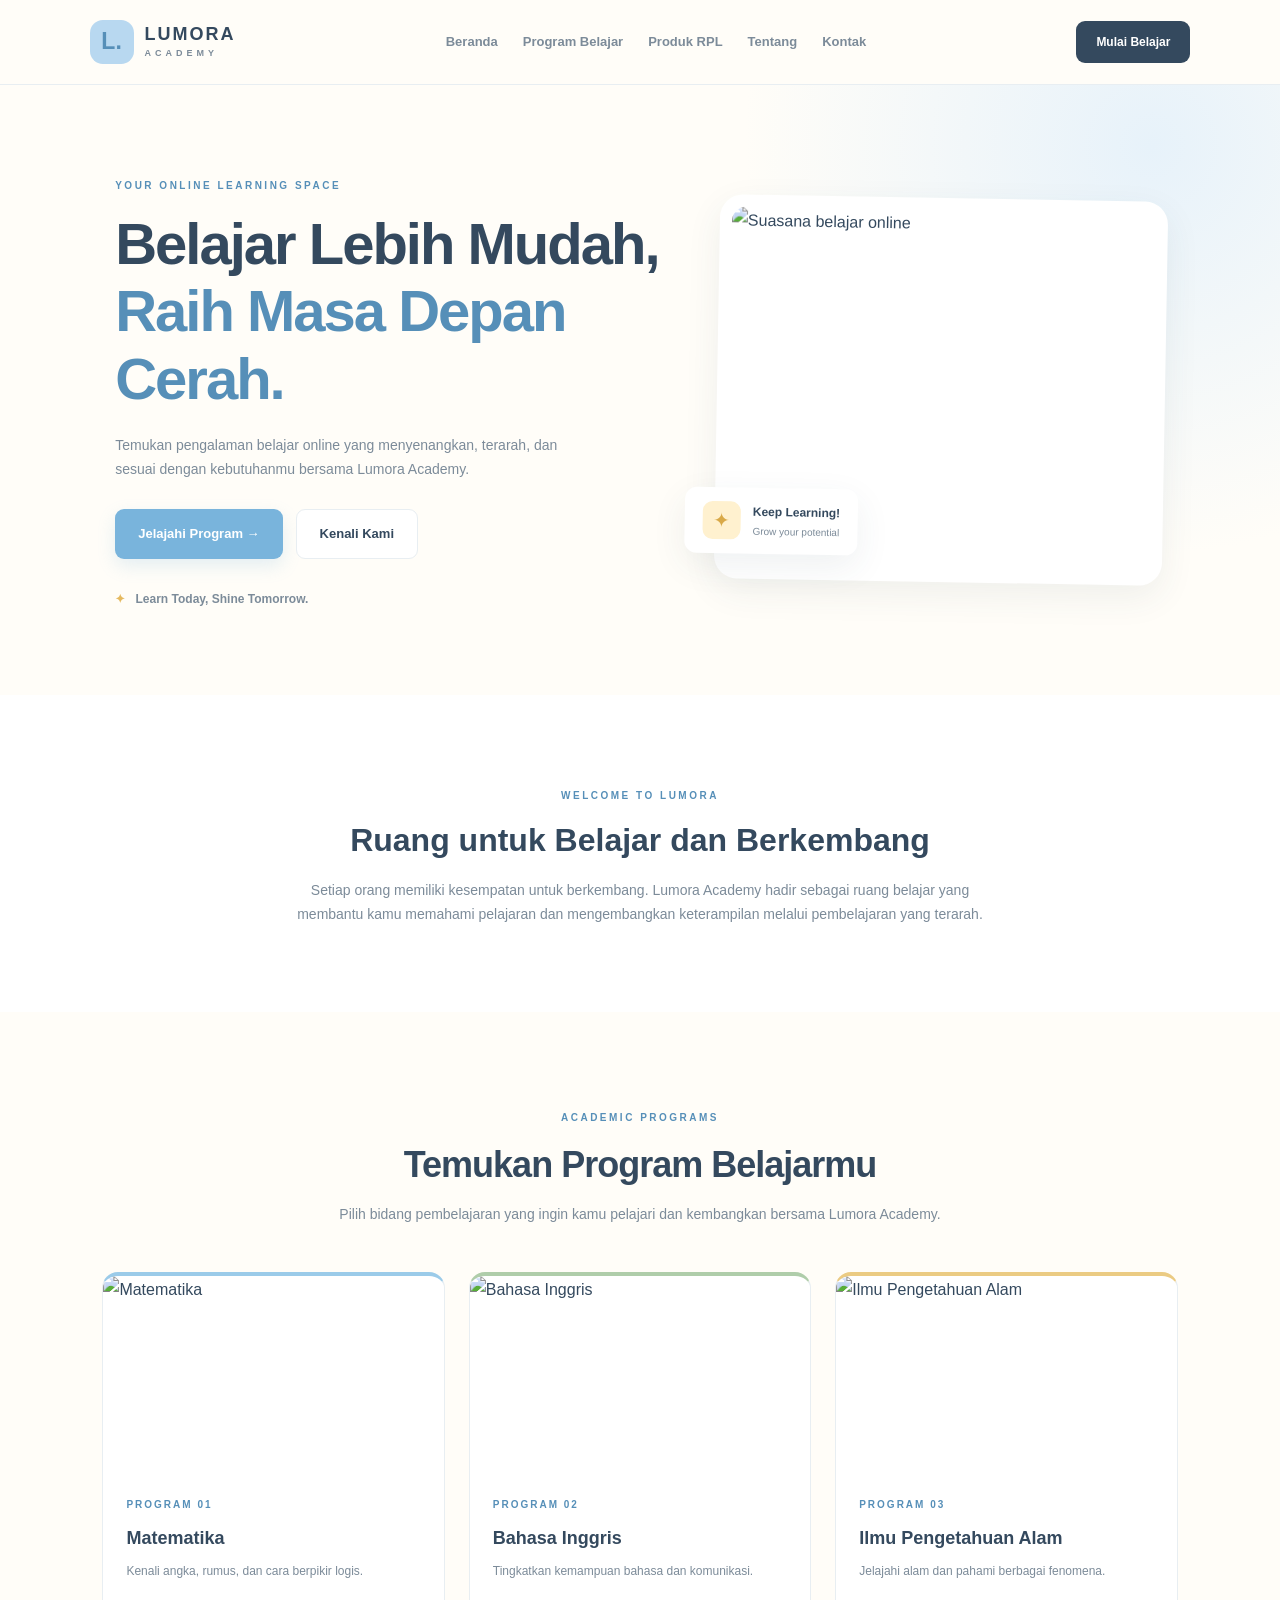
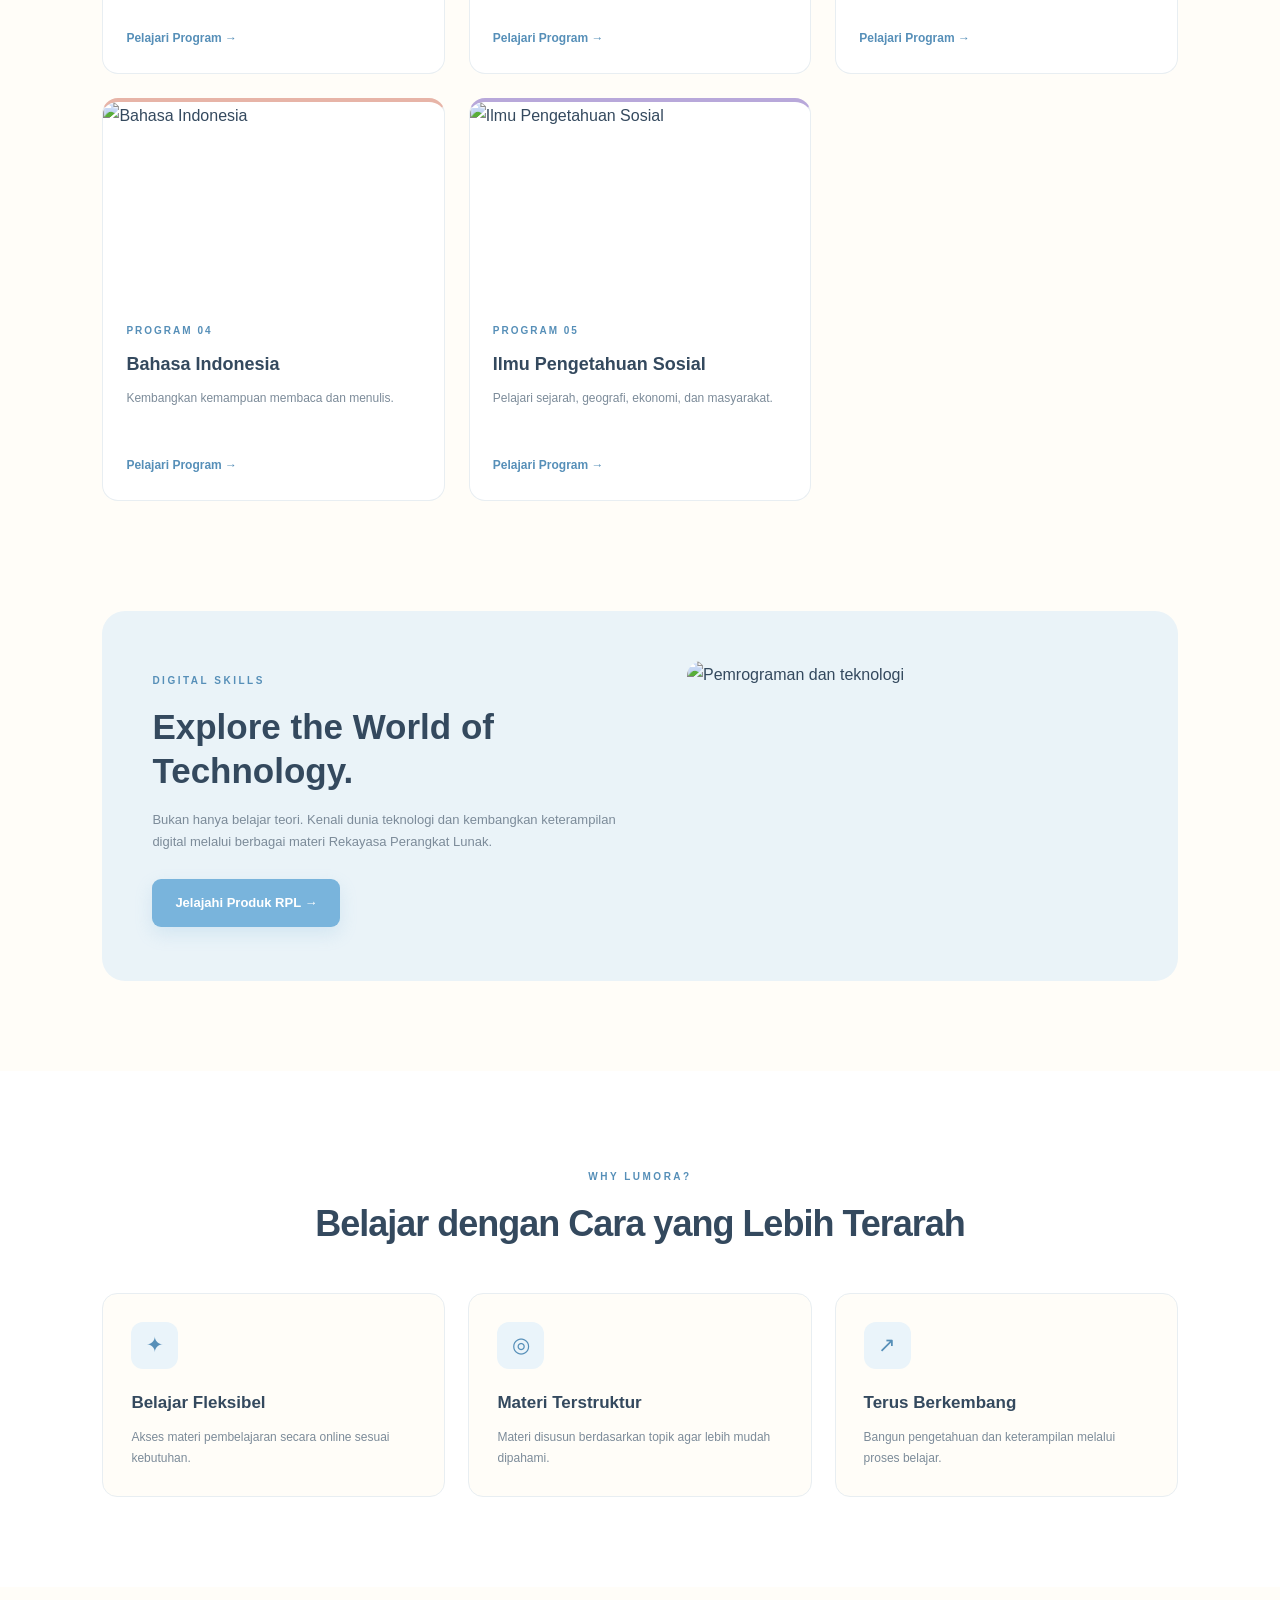
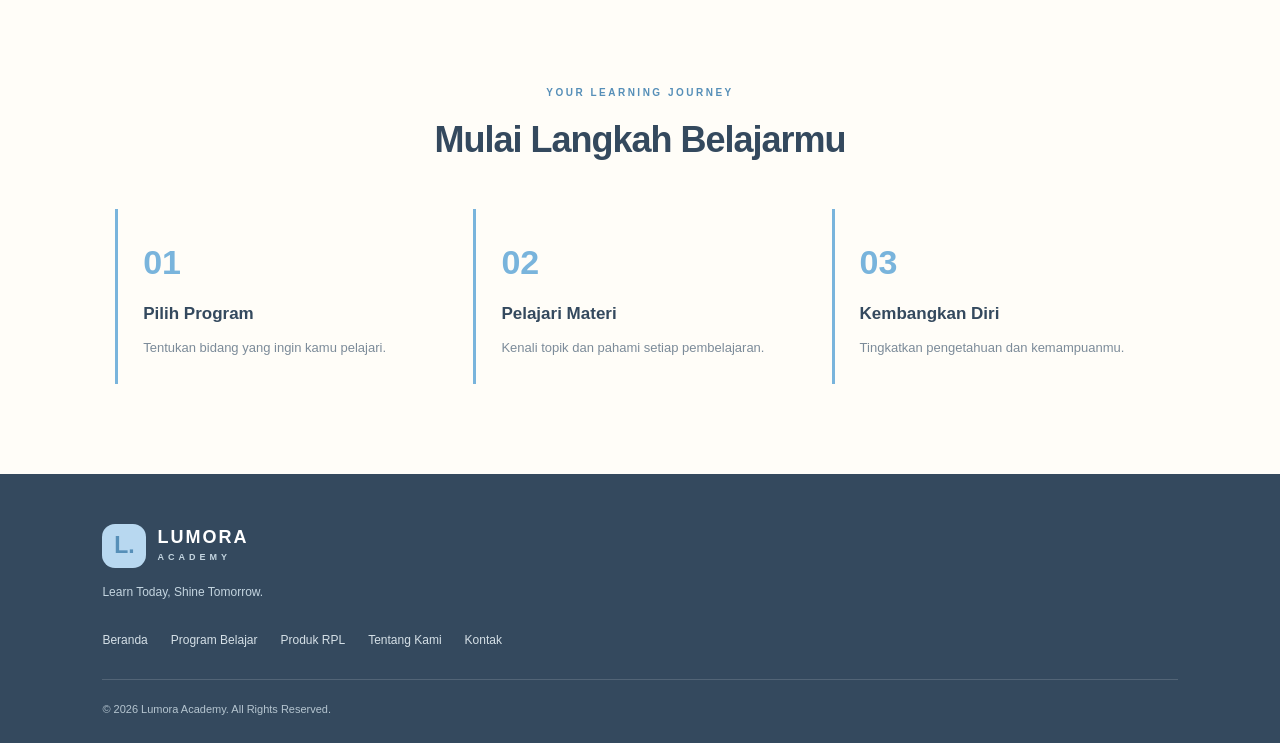
==== index.html @ dfc18899 "Add files via upload" ====
<!DOCTYPE html>
<html lang="id">
<head>
    <meta charset="UTF-8">
    <meta name="viewport" content="width=device-width, initial-scale=1.0">
    <title>Lumora Academy | Learn Today, Shine Tomorrow</title>
    <link rel="stylesheet" href="style.css">
</head>
<body>

    <!-- NAVBAR -->
    <header class="navbar">
        <a href="index.html" class="logo">
            <span class="logo-icon">L.</span>
            <span>
                <strong>LUMORA</strong>
                <small>ACADEMY</small>
            </span>
        </a>

        <nav>
            <a href="#beranda">Beranda</a>
            <a href="#program">Program Belajar</a>
            <a href="#rpl">Produk RPL</a>
            <a href="pages/tentang.html">Tentang</a>
            <a href="pages/kontak.html">Kontak</a>
        </nav>

        <a href="#program" class="nav-button">Mulai Belajar</a>
    </header>


    <!-- HERO SECTION -->
    <main>
    <section class="hero" id="beranda">
        <div class="hero-content">
            <span class="eyebrow">YOUR ONLINE LEARNING SPACE</span>

            <h1>
                Belajar Lebih Mudah,
                <span>Raih Masa Depan Cerah.</span>
            </h1>

            <p>
                Temukan pengalaman belajar online yang menyenangkan,
                terarah, dan sesuai dengan kebutuhanmu bersama
                Lumora Academy.
            </p>

            <div class="hero-actions">
                <a href="#program" class="button-primary">
                    Jelajahi Program →
                </a>
                <a href="pages/tentang.html" class="button-secondary">
                    Kenali Kami
                </a>
            </div>

            <div class="hero-note">
                <span>✦</span>
                Learn Today, Shine Tomorrow.
            </div>
        </div>

        <div class="hero-image">
            <img src="images/hero-learning.jpg"
                 alt="Suasana belajar online">
            <div class="floating-card">
                <span>✦</span>
                <div>
                    <strong>Keep Learning!</strong>
                    <small>Grow your potential</small>
                </div>
            </div>
        </div>
    </section>


    <!-- INTRODUCTION -->
    <section class="introduction">
        <span class="eyebrow">WELCOME TO LUMORA</span>
        <h2>Ruang untuk Belajar dan Berkembang</h2>
        <p>
            Setiap orang memiliki kesempatan untuk berkembang.
            Lumora Academy hadir sebagai ruang belajar yang
            membantu kamu memahami pelajaran dan mengembangkan
            keterampilan melalui pembelajaran yang terarah.
        </p>
    </section>


    <!-- ACADEMIC PROGRAMS -->
    <section class="program-section" id="program">
        <div class="section-heading">
            <span class="eyebrow">ACADEMIC PROGRAMS</span>
            <h2>Temukan Program Belajarmu</h2>
            <p>
                Pilih bidang pembelajaran yang ingin kamu pelajari
                dan kembangkan bersama Lumora Academy.
            </p>
        </div>

        <div class="program-grid">

            <a href="pages/matematika.html" class="program-card math">
                <img src="images/matematika.jpg" alt="Matematika">
                <div class="card-content">
                    <span class="card-number">PROGRAM 01</span>
                    <h3>Matematika</h3>
                    <p>Kenali angka, rumus, dan cara berpikir logis.</p>
                    <span class="card-link">Pelajari Program →</span>
                </div>
            </a>

            <a href="pages/inggris.html" class="program-card english">
                <img src="images/inggris.jpg" alt="Bahasa Inggris">
                <div class="card-content">
                    <span class="card-number">PROGRAM 02</span>
                    <h3>Bahasa Inggris</h3>
                    <p>Tingkatkan kemampuan bahasa dan komunikasi.</p>
                    <span class="card-link">Pelajari Program →</span>
                </div>
            </a>

            <a href="pages/ipa.html" class="program-card science">
                <img src="images/ipa.jpg" alt="Ilmu Pengetahuan Alam">
                <div class="card-content">
                    <span class="card-number">PROGRAM 03</span>
                    <h3>Ilmu Pengetahuan Alam</h3>
                    <p>Jelajahi alam dan pahami berbagai fenomena.</p>
                    <span class="card-link">Pelajari Program →</span>
                </div>
            </a>

            <a href="pages/indonesian.html" class="program-card language">
                <img src="images/indonesia.jpg" alt="Bahasa Indonesia">
                <div class="card-content">
                    <span class="card-number">PROGRAM 04</span>
                    <h3>Bahasa Indonesia</h3>
                    <p>Kembangkan kemampuan membaca dan menulis.</p>
                    <span class="card-link">Pelajari Program →</span>
                </div>
            </a>

            <a href="pages/ips.html" class="program-card social">
                <img src="images/ips.jpg" alt="Ilmu Pengetahuan Sosial">
                <div class="card-content">
                    <span class="card-number">PROGRAM 05</span>
                    <h3>Ilmu Pengetahuan Sosial</h3>
                    <p>Pelajari sejarah, geografi, ekonomi, dan masyarakat.</p>
                    <span class="card-link">Pelajari Program →</span>
                </div>
            </a>

        </div>
    </section>


    <!-- RPL SECTION -->
    <section class="rpl-section" id="rpl">
        <div class="rpl-intro">
            <span class="eyebrow">DIGITAL SKILLS</span>
            <h2>Explore the World of Technology.</h2>
            <p>
                Bukan hanya belajar teori. Kenali dunia teknologi
                dan kembangkan keterampilan digital melalui
                berbagai materi Rekayasa Perangkat Lunak.
            </p>
            <a href="pages/rpl/index.html" class="button-primary">
                Jelajahi Produk RPL →
            </a>
        </div>

        <div class="rpl-image">
            <img src="images/rpl.jpg"
                 alt="Pemrograman dan teknologi">
        </div>
    </section>


    <!-- ADVANTAGES -->
    <section class="advantages">
        <div class="section-heading">
            <span class="eyebrow">WHY LUMORA?</span>
            <h2>Belajar dengan Cara yang Lebih Terarah</h2>
        </div>

        <div class="advantage-grid">
            <div class="advantage-card">
                <span class="advantage-icon">✦</span>
                <h3>Belajar Fleksibel</h3>
                <p>
                    Akses materi pembelajaran secara online
                    sesuai kebutuhan.
                </p>
            </div>

            <div class="advantage-card">
                <span class="advantage-icon">◎</span>
                <h3>Materi Terstruktur</h3>
                <p>
                    Materi disusun berdasarkan topik agar
                    lebih mudah dipahami.
                </p>
            </div>

            <div class="advantage-card">
                <span class="advantage-icon">↗</span>
                <h3>Terus Berkembang</h3>
                <p>
                    Bangun pengetahuan dan keterampilan
                    melalui proses belajar.
                </p>
            </div>
        </div>
    </section>


    <!-- HOW IT WORKS -->
    <section class="how-section">
        <div class="section-heading">
            <span class="eyebrow">YOUR LEARNING JOURNEY</span>
            <h2>Mulai Langkah Belajarmu</h2>
        </div>

        <div class="steps">
            <div class="step">
                <span>01</span>
                <h3>Pilih Program</h3>
                <p>Tentukan bidang yang ingin kamu pelajari.</p>
            </div>

            <div class="step">
                <span>02</span>
                <h3>Pelajari Materi</h3>
                <p>Kenali topik dan pahami setiap pembelajaran.</p>
            </div>

            <div class="step">
                <span>03</span>
                <h3>Kembangkan Diri</h3>
                <p>Tingkatkan pengetahuan dan kemampuanmu.</p>
            </div>
        </div>
    </section>


    <!-- FOOTER -->
    </main>
    <footer class="footer">
        <div class="footer-brand">
            <a href="index.html" class="logo">
                <span class="logo-icon">L.</span>
                <span>
                    <strong>LUMORA</strong>
                    <small>ACADEMY</small>
                </span>
            </a>
            <p>Learn Today, Shine Tomorrow.</p>
        </div>

        <div class="footer-links">
            <a href="#beranda">Beranda</a>
            <a href="#program">Program Belajar</a>
            <a href="#rpl">Produk RPL</a>
            <a href="pages/tentang.html">Tentang Kami</a>
            <a href="pages/kontak.html">Kontak</a>
        </div>

        <div class="footer-bottom">
            © 2026 Lumora Academy. All Rights Reserved.
        </div>
    </footer>

</body>
</html>
---- style.css ----
/* ==================================================
   LUMORA ACADEMY
   Learn Today, Shine Tomorrow.
   Modern Education Website
================================================== */


/* 01. COLOR SYSTEM */

:root {
    --sky: #B8D8F0;
    --sky-light: #EAF4FA;
    --sky-dark: #79B4DC;
    --sky-deep: #568FB8;

    --sage: #DCEBDD;
    --yellow: #FFF1CF;
    --cream: #FFFDF8;
    --white: #FFFFFF;

    --text: #34495E;
    --muted: #7C8B99;
    --border: #E8EEF2;

    --shadow: 0 12px 35px rgba(52, 73, 94, 0.08);
}


/* 02. RESET */

* {
    margin: 0;
    padding: 0;
    box-sizing: border-box;
}

html {
    scroll-behavior: smooth;
    scroll-padding-top: 100px;
}

body {
    font-family: 'Segoe UI', Arial, sans-serif;
    background: var(--cream);
    color: var(--text);
    line-height: 1.7;
}

a {
    color: inherit;
    text-decoration: none;
}

img {
    display: block;
    max-width: 100%;
}


/* 03. NAVBAR */

.navbar {
    min-height: 85px;
    padding: 15px 7%;

    display: flex;
    align-items: center;
    justify-content: space-between;
    gap: 25px;

    background: rgba(255, 253, 248, 0.97);
    border-bottom: 1px solid var(--border);

    position: sticky;
    top: 0;
    z-index: 100;
}

.logo {
    display: flex;
    align-items: center;
    gap: 11px;
    flex-shrink: 0;
}

.logo-icon {
    width: 44px;
    height: 44px;

    display: flex;
    align-items: center;
    justify-content: center;

    background: var(--sky);
    color: var(--sky-deep);

    border-radius: 13px;
    font-size: 23px;
    font-weight: 800;
}

.logo strong {
    display: block;
    font-size: 18px;
    letter-spacing: 2px;
    line-height: 1.3;
}

.logo small {
    display: block;
    font-size: 9px;
    color: var(--muted);
    letter-spacing: 4px;
    font-weight: 700;
}

.navbar nav {
    display: flex;
    align-items: center;
    gap: 25px;
}

.navbar nav a {
    font-size: 13px;
    font-weight: 600;
    color: var(--muted);
    transition: 0.3s;
}

.navbar nav a:hover {
    color: var(--sky-deep);
}

.nav-button {
    padding: 11px 20px;
    background: var(--text);
    color: var(--white);

    border-radius: 9px;
    font-size: 12px;
    font-weight: 700;
    transition: 0.3s;
}

.nav-button:hover {
    background: var(--sky-deep);
    transform: translateY(-2px);
}


/* 04. GENERAL BUTTONS */

.button-primary,
.button-secondary {
    display: inline-flex;
    align-items: center;
    justify-content: center;

    padding: 13px 23px;
    border-radius: 9px;

    font-size: 13px;
    font-weight: 700;
    transition: 0.3s;
}

.button-primary {
    background: var(--sky-dark);
    color: var(--white);
    box-shadow: 0 7px 18px rgba(121, 180, 220, 0.2);
}

.button-primary:hover {
    background: var(--sky-deep);
    transform: translateY(-3px);
}

.button-secondary {
    background: var(--white);
    border: 1px solid var(--border);
    color: var(--text);
}

.button-secondary:hover {
    border-color: var(--sky-dark);
    color: var(--sky-deep);
}


/* 05. EYEBROW & SECTION HEADING */

.eyebrow {
    display: inline-block;
    margin-bottom: 16px;

    color: var(--sky-deep);
    font-size: 10px;
    font-weight: 800;
    letter-spacing: 2.5px;
}

.section-heading {
    max-width: 650px;
    margin: 0 auto 45px;
    text-align: center;
}

.section-heading h2 {
    font-size: clamp(27px, 4vw, 36px);
    line-height: 1.3;
    letter-spacing: -1px;
    margin-bottom: 14px;
}

.section-heading p {
    color: var(--muted);
    font-size: 14px;
}


/* ==================================================
   HOMEPAGE
================================================== */


/* 06. HERO */

.hero {
    min-height: 590px;
    padding: 85px 9%;

    display: grid;
    grid-template-columns: 1.1fr 0.9fr;
    align-items: center;
    gap: 55px;

    background:
        radial-gradient(
            circle at 90% 10%,
            #E7F2FA 0,
            transparent 32%
        ),
        var(--cream);
}

.hero-content {
    max-width: 570px;
}

.hero h1 {
    font-size: clamp(38px, 5vw, 58px);
    line-height: 1.16;
    letter-spacing: -2px;
    margin-bottom: 22px;
    font-weight: 800;
}

.hero h1 span {
    display: block;
    color: var(--sky-deep);
}

.hero-content > p {
    max-width: 480px;
    margin-bottom: 28px;
    color: var(--muted);
    font-size: 14px;
}

.hero-actions {
    display: flex;
    flex-wrap: wrap;
    gap: 13px;
}

.hero-note {
    margin-top: 30px;
    font-size: 12px;
    color: var(--muted);
    font-weight: 600;
}

.hero-note span {
    color: #E5B95F;
    margin-right: 7px;
}


/* 07. HERO IMAGE */

.hero-image {
    position: relative;
    padding: 12px;

    background: var(--white);
    border-radius: 23px;
    box-shadow: var(--shadow);

    transform: rotate(1deg);
}

.hero-image img {
    width: 100%;
    height: 360px;
    object-fit: cover;
    border-radius: 15px;
}

.floating-card {
    position: absolute;
    bottom: 25px;
    left: -30px;

    display: flex;
    align-items: center;
    gap: 12px;

    padding: 14px 18px;
    background: var(--white);
    border-radius: 12px;
    box-shadow: var(--shadow);
}

.floating-card > span {
    width: 38px;
    height: 38px;

    display: flex;
    align-items: center;
    justify-content: center;

    background: var(--yellow);
    color: #D9A948;
    border-radius: 10px;
    font-size: 20px;
}

.floating-card strong,
.floating-card small {
    display: block;
}

.floating-card strong {
    font-size: 12px;
}

.floating-card small {
    font-size: 10px;
    color: var(--muted);
}


/* 08. INTRODUCTION */

.introduction {
    padding: 85px 15%;
    text-align: center;
    background: var(--white);
}

.introduction h2 {
    font-size: 32px;
    line-height: 1.3;
    margin-bottom: 18px;
}

.introduction p {
    max-width: 700px;
    margin: auto;
    color: var(--muted);
    font-size: 14px;
}


/* 09. ACADEMIC PROGRAMS */

.program-section {
    padding: 90px 8%;
}

.program-grid {
    display: grid;
    grid-template-columns: repeat(3, 1fr);
    gap: 24px;
}

.program-card {
    display: block;
    overflow: hidden;

    background: var(--white);
    border: 1px solid var(--border);
    border-radius: 16px;

    transition: 0.3s;
}

.program-card:hover {
    transform: translateY(-7px);
    box-shadow: var(--shadow);
}

.program-card img {
    width: 100%;
    height: 190px;
    object-fit: cover;
}

.card-content {
    padding: 23px;
}

.card-number {
    font-size: 10px;
    color: var(--sky-deep);
    font-weight: 800;
    letter-spacing: 2px;
}

.card-content h3 {
    margin: 10px 0;
    font-size: 18px;
    line-height: 1.4;
}

.card-content p {
    min-height: 45px;
    margin-bottom: 17px;
    color: var(--muted);
    font-size: 12px;
}

.card-link {
    color: var(--sky-deep);
    font-size: 12px;
    font-weight: 800;
}

.math {
    border-top: 4px solid #9BCBE9;
}

.english {
    border-top: 4px solid #AFCDAA;
}

.science {
    border-top: 4px solid #EBCB83;
}

.language {
    border-top: 4px solid #E7B4A7;
}

.social {
    border-top: 4px solid #B8A8DA;
}


/* 10. RPL SECTION */

.rpl-section {
    margin: 20px 8% 90px;
    padding: 50px;

    display: grid;
    grid-template-columns: 1fr 0.9fr;
    align-items: center;
    gap: 45px;

    background: #EAF3F8;
    border-radius: 23px;
    overflow: hidden;
}

.rpl-intro h2 {
    font-size: 35px;
    line-height: 1.25;
    margin-bottom: 17px;
}

.rpl-intro p {
    color: var(--muted);
    font-size: 13px;
    margin-bottom: 25px;
}

.rpl-image img {
    width: 100%;
    height: 270px;
    object-fit: cover;
    border-radius: 15px;
}


/* 11. ADVANTAGES */

.advantages {
    padding: 90px 8%;
    background: var(--white);
}

.advantage-grid {
    display: grid;
    grid-template-columns: repeat(3, 1fr);
    gap: 23px;
}

.advantage-card {
    padding: 28px;
    background: var(--cream);
    border: 1px solid var(--border);
    border-radius: 15px;
    transition: 0.3s;
}

.advantage-card:hover {
    transform: translateY(-5px);
    box-shadow: var(--shadow);
}

.advantage-icon {
    width: 47px;
    height: 47px;

    display: flex;
    align-items: center;
    justify-content: center;

    background: var(--sky-light);
    color: var(--sky-deep);
    border-radius: 12px;

    font-size: 21px;
    margin-bottom: 20px;
}

.advantage-card h3 {
    font-size: 17px;
    margin-bottom: 10px;
}

.advantage-card p {
    font-size: 12px;
    color: var(--muted);
}


/* 12. LEARNING STEPS */

.how-section {
    padding: 90px 9%;
}

.steps {
    display: grid;
    grid-template-columns: repeat(3, 1fr);
    gap: 25px;
}

.step {
    padding: 25px;
    border-left: 3px solid var(--sky-dark);
}

.step > span {
    color: var(--sky-dark);
    font-size: 34px;
    font-weight: 800;
}

.step h3 {
    margin: 8px 0;
    font-size: 17px;
}

.step p {
    color: var(--muted);
    font-size: 13px;
}


/* ==================================================
   PROGRAM DETAIL PAGES
================================================== */


/* 13. DETAIL HERO */

.detail-hero {
    padding: 80px 9%;

    display: grid;
    grid-template-columns: 1fr 0.9fr;
    align-items: center;
    gap: 50px;

    background: #F0F7FB;
}

.detail-content h1 {
    font-size: clamp(36px, 5vw, 54px);
    line-height: 1.2;
    letter-spacing: -2px;
    margin-bottom: 20px;
}

.detail-content h1 span {
    display: block;
    color: var(--sky-deep);
}

.detail-content p {
    margin-bottom: 25px;
    color: var(--muted);
    font-size: 14px;
}

.detail-image {
    padding: 12px;
    background: var(--white);
    border-radius: 20px;
    box-shadow: var(--shadow);
}

.detail-image img {
    width: 100%;
    height: 330px;
    object-fit: cover;
    border-radius: 13px;
}


/* 14. DETAIL DESCRIPTION */

.detail-description {
    padding: 85px 15%;
    text-align: center;
    background: var(--white);
}

.detail-description h2 {
    font-size: 31px;
    line-height: 1.3;
    margin-bottom: 18px;
}

.detail-description p {
    max-width: 750px;
    margin: auto;
    color: var(--muted);
    font-size: 14px;
}


/* 15. LEARNING OBJECTIVES */

.detail-objectives {
    padding: 85px 9%;
}

.objective-grid {
    display: grid;
    grid-template-columns: repeat(3, 1fr);
    gap: 22px;
}

.objective-card {
    padding: 27px;
    background: var(--white);
    border: 1px solid var(--border);
    border-radius: 15px;
    transition: 0.3s;
}

.objective-card:hover {
    transform: translateY(-5px);
    box-shadow: var(--shadow);
}

.objective-card span {
    color: var(--sky-deep);
    font-size: 24px;
    font-weight: 800;
}

.objective-card h3 {
    margin: 12px 0;
    font-size: 17px;
}

.objective-card p {
    color: var(--muted);
    font-size: 13px;
}


/* 16. LEARNING TOPICS */

.detail-topics {
    padding: 85px 9%;
    background: var(--white);
}

.topic-list {
    max-width: 850px;
    margin: auto;

    display: grid;
    gap: 14px;
}

.topic-item {
    display: flex;
    align-items: flex-start;
    gap: 22px;

    padding: 22px;
    background: var(--cream);

    border: 1px solid var(--border);
    border-radius: 13px;
}

.topic-item > span {
    color: var(--sky-deep);
    font-size: 23px;
    font-weight: 800;
}

.topic-item h3 {
    font-size: 16px;
    margin-bottom: 5px;
}

.topic-item p {
    color: var(--muted);
    font-size: 13px;
}


/* 17. LEARNING METHOD */

.detail-method {
    padding: 75px 15%;
    text-align: center;
    background: #EAF3F8;
}

.detail-method h2 {
    font-size: 31px;
    margin-bottom: 17px;
}

.detail-method p {
    max-width: 700px;
    margin: auto;
    color: var(--muted);
    font-size: 14px;
}


/* 18. DETAIL CTA */

.detail-cta {
    padding: 75px 8%;
    text-align: center;
    background: var(--white);
}

.detail-cta h2 {
    font-size: 30px;
    margin-bottom: 12px;
}

.detail-cta p {
    color: var(--muted);
    font-size: 14px;
    margin-bottom: 23px;
}


/* ==================================================
   RPL PRODUCT PAGES
================================================== */


/* 19. RPL CATALOG */

.rpl-catalog-hero {
    padding: 75px 9%;
    text-align: center;
    background: #EAF3F8;
}

.rpl-catalog-hero h1 {
    font-size: clamp(34px, 5vw, 48px);
    margin-bottom: 15px;
}

.rpl-catalog-hero h1 span {
    color: var(--sky-deep);
}

.rpl-catalog-hero p {
    max-width: 650px;
    margin: auto;
    color: var(--muted);
    font-size: 14px;
}

.rpl-products {
    padding: 80px 8%;
}

.rpl-product-grid {
    display: grid;
    grid-template-columns: repeat(2, 1fr);
    gap: 25px;
}

.rpl-product-card {
    display: block;
    overflow: hidden;

    background: var(--white);
    border: 1px solid var(--border);
    border-radius: 16px;
    transition: 0.3s;
}

.rpl-product-card:hover {
    transform: translateY(-6px);
    box-shadow: var(--shadow);
}

.rpl-product-card img {
    width: 100%;
    height: 210px;
    object-fit: cover;
}

.rpl-product-content {
    padding: 24px;
}

.rpl-product-content h3 {
    font-size: 19px;
    margin: 8px 0;
}

.rpl-product-content p {
    color: var(--muted);
    font-size: 13px;
    margin-bottom: 15px;
}


/* ==================================================
   FOOTER
================================================== */


/* 20. FOOTER */

.footer {
    padding: 50px 8% 25px;
    background: #34495E;
    color: var(--white);
}

.footer .logo-icon {
    background: var(--sky);
}

.footer .logo strong {
    color: var(--white);
}

.footer .logo small {
    color: #C4D5E0;
}

.footer-brand p {
    color: #C4D5E0;
    font-size: 12px;
    margin-top: 14px;
}

.footer-links {
    display: flex;
    flex-wrap: wrap;
    gap: 23px;
    margin: 28px 0;
}

.footer-links a {
    color: #D5E0E7;
    font-size: 12px;
    transition: 0.3s;
}

.footer-links a:hover {
    color: var(--sky);
}

.footer-bottom {
    padding-top: 20px;
    border-top: 1px solid rgba(255,255,255,0.15);

    color: #B5C5D0;
    font-size: 11px;
}


/* ==================================================
   RESPONSIVE DESIGN
================================================== */


/* TABLET */

@media (max-width: 900px) {

    .navbar {
        padding: 15px 5%;
        flex-wrap: wrap;
    }

    .navbar nav {
        order: 3;
        width: 100%;
        justify-content: center;
        flex-wrap: wrap;
        gap: 15px;
    }

    .hero {
        padding: 65px 6%;
        gap: 35px;
    }

    .program-section,
    .advantages,
    .detail-objectives,
    .detail-topics {
        padding: 70px 6%;
    }

    .program-grid {
        grid-template-columns: repeat(2, 1fr);
    }

    .rpl-section {
        margin: 15px 6% 70px;
        padding: 35px;
    }

    .detail-hero {
        padding: 65px 6%;
        gap: 30px;
    }
}


/* MOBILE */

@media (max-width: 600px) {

    .navbar {
        min-height: auto;
        padding: 13px 5%;
        gap: 13px;
    }

    .logo-icon {
        width: 39px;
        height: 39px;
        font-size: 20px;
    }

    .logo strong {
        font-size: 15px;
    }

    .logo small {
        font-size: 8px;
    }

    .nav-button {
        padding: 9px 12px;
        font-size: 10px;
    }

    .navbar nav {
        gap: 12px;
    }

    .navbar nav a {
        font-size: 10px;
    }

    .hero {
        grid-template-columns: 1fr;
        padding: 60px 7%;
        gap: 40px;
    }

    .hero h1 {
        font-size: 39px;
    }

    .hero-content > p {
        font-size: 13px;
    }

    .hero-image img {
        height: 245px;
    }

    .floating-card {
        left: -8px;
        bottom: 18px;
        padding: 10px 13px;
    }

    .introduction {
        padding: 65px 8%;
    }

    .introduction h2 {
        font-size: 27px;
    }

    .program-section,
    .advantages,
    .how-section {
        padding: 65px 7%;
    }

    .program-grid {
        grid-template-columns: 1fr;
        gap: 20px;
    }

    .program-card img {
        height: 205px;
    }

    .rpl-section {
        grid-template-columns: 1fr;
        margin: 10px 5% 65px;
        padding: 25px 22px;
        gap: 25px;
    }

    .rpl-intro h2 {
        font-size: 28px;
    }

    .rpl-image img {
        height: 210px;
    }

    .advantage-grid,
    .steps {
        grid-template-columns: 1fr;
        gap: 17px;
    }

    .section-heading h2 {
        font-size: 27px;
    }

    .detail-hero {
        grid-template-columns: 1fr;
        padding: 55px 7%;
        gap: 32px;
    }

    .detail-content h1 {
        font-size: 37px;
    }

    .detail-image img {
        height: 235px;
    }

    .detail-description,
    .detail-method {
        padding: 60px 8%;
    }

    .detail-description h2,
    .detail-method h2 {
        font-size: 26px;
    }

    .detail-objectives,
    .detail-topics {
        padding: 60px 7%;
    }

    .objective-grid {
        grid-template-columns: 1fr;
    }

    .topic-item {
        gap: 15px;
        padding: 18px;
    }

    .detail-cta {
        padding: 60px 7%;
    }

    .detail-cta h2 {
        font-size: 26px;
    }

    .rpl-product-grid {
        grid-template-columns: 1fr;
    }

    .footer {
        padding: 42px 7% 22px;
    }

    .footer-links {
        gap: 14px;
    }
}

/* =========================================
   LUMORA ACADEMY - ABOUT & CONTACT
========================================= */

.la-page-hero {
    padding: 85px 9%;
    background: linear-gradient(120deg, #e6f3fc, #fff8e9);
}

.la-page-hero h1 {
    font-size: 42px;
    color: #34495e;
    margin: 15px 0;
}

.la-page-hero p {
    color: #718294;
    line-height: 1.8;
    max-width: 650px;
}

.la-label {
    color: #78aFCF;
    font-size: 12px;
    font-weight: bold;
    letter-spacing: 2px;
}

.la-section {
    padding: 75px 9%;
}

.la-section-heading {
    text-align: center;
    margin-bottom: 40px;
}

.la-section-heading h2 {
    color: #34495e;
    font-size: 30px;
    margin: 12px 0;
}

.la-section-heading p {
    color: #7c8b99;
    line-height: 1.7;
}

.la-about-grid {
    display: grid;
    grid-template-columns: 1fr 1fr;
    gap: 40px;
    align-items: center;
}

.la-about-grid img {
    width: 100%;
    border-radius: 24px;
    object-fit: cover;
}

.la-about-text h2 {
    color: #34495e;
    margin-bottom: 15px;
}

.la-about-text p {
    color: #718294;
    line-height: 1.9;
    margin-bottom: 15px;
}

.la-card-grid {
    display: grid;
    grid-template-columns: repeat(3, 1fr);
    gap: 22px;
}

.la-info-card {
    background: #fff;
    padding: 28px;
    border-radius: 20px;
    border: 1px solid #e8eff4;
    box-shadow: 0 8px 25px rgba(70, 100, 120, 0.06);
}

.la-info-card h3 {
    color: #34495e;
    margin: 12px 0;
}

.la-info-card p {
    color: #7c8b99;
    line-height: 1.7;
    font-size: 14px;
}

.la-card-icon {
    font-size: 30px;
}

.la-testimonials {
    background: #f1f7fa;
}

.la-quote {
    font-size: 28px;
    color: #78afcf;
}

.la-person {
    display: flex;
    align-items: center;
    gap: 12px;
    margin-top: 22px;
}

.la-avatar {
    width: 42px;
    height: 42px;
    border-radius: 50%;
    background: #dcebdd;
    display: flex;
    align-items: center;
    justify-content: center;
    color: #526b61;
    font-weight: bold;
}

.la-person h4 {
    color: #34495e;
    font-size: 14px;
}

.la-person span {
    color: #8997a3;
    font-size: 12px;
}

.la-contact-grid {
    display: grid;
    grid-template-columns: 0.9fr 1.1fr;
    gap: 30px;
    align-items: stretch;
}

.la-contact-list {
    display: grid;
    gap: 18px;
}

.la-contact-item {
    background: #fff;
    border: 1px solid #e8eff4;
    border-radius: 18px;
    padding: 22px;
}

.la-contact-item h3 {
    color: #34495e;
    margin-bottom: 8px;
    font-size: 16px;
}

.la-contact-item p,
.la-contact-item a {
    color: #7c8b99;
    font-size: 14px;
    line-height: 1.7;
    text-decoration: none;
}

.la-map {
    overflow: hidden;
    border-radius: 22px;
    min-height: 350px;
    box-shadow: 0 8px 25px rgba(70, 100, 120, 0.08);
}

.la-map iframe {
    width: 100%;
    height: 100%;
    min-height: 350px;
    border: 0;
}

.la-faq-item {
    background: #fff;
    padding: 22px;
    border-radius: 16px;
    margin-bottom: 14px;
    border: 1px solid #e8eff4;
}

.la-faq-item h3 {
    color: #34495e;
    font-size: 16px;
    margin-bottom: 8px;
}

.la-faq-item p {
    color: #7c8b99;
    line-height: 1.7;
    font-size: 14px;
}

.la-bottom-cta {
    padding: 65px 9%;
    text-align: center;
    background: linear-gradient(120deg, #e4f1fa, #fff4d9);
}

.la-bottom-cta h2 {
    color: #34495e;
    font-size: 30px;
    margin-bottom: 15px;
}

.la-bottom-cta p {
    color: #718294;
    line-height: 1.7;
    margin-bottom: 25px;
}

@media (max-width: 768px) {
    .la-page-hero h1 {
        font-size: 32px;
    }

    .la-about-grid,
    .la-contact-grid {
        grid-template-columns: 1fr;
    }

    .la-card-grid {
        grid-template-columns: 1fr;
    }

    .la-section {
        padding: 55px 6%;
    }

    .la-page-hero {
        padding: 65px 6%;
    }

    .la-bottom-cta h2 {
        font-size: 25px;
    }
}

.la-map {
    width: 100%;
    min-height: 350px;
    overflow: hidden;
    border-radius: 22px;
}

.la-map iframe {
    display: block;
    width: 100%;
    height: 350px;
    border: 0;
}

/* =========================================
   LUMORA DIGITAL LEARNING
   SPECIAL RPL DESIGN
========================================= */

.rpl-page {
    background: #fffdf8;
    color: #34495e;
}

/* NAVIGATION */

.rpl-page .navbar {
    background: rgba(255, 255, 255, 0.96);
    border-bottom: 1px solid #eaf1f5;
    box-shadow: 0 5px 20px rgba(80, 120, 150, 0.05);
}

/* HERO */

.rpl-page .rpl-catalog-hero {
    padding: 65px 7%;
    background:
        radial-gradient(circle at 85% 15%, #fff1cf 0, transparent 27%),
        linear-gradient(125deg, #e3f2fc, #f4f8ef 65%, #fff8e9);
    overflow: hidden;
}

.rpl-page .detail-hero {
    display: grid;
    grid-template-columns: 1.1fr 0.9fr;
    align-items: center;
    gap: 45px;
}

.rpl-page .detail-hero h1 {
    font-size: clamp(34px, 5vw, 56px);
    line-height: 1.15;
    color: #34495e;
    margin: 18px 0;
    letter-spacing: -1.5px;
}

.rpl-page .detail-hero h1 span {
    color: #70a9d0;
    display: block;
}

.rpl-page .detail-hero p {
    color: #718294;
    font-size: 15px;
    line-height: 1.9;
    max-width: 550px;
    margin-bottom: 25px;
}

.rpl-page .detail-image {
    position: relative;
}

.rpl-page .detail-image img {
    width: 100%;
    height: 360px;
    object-fit: cover;
    border-radius: 35px;
    border: 8px solid rgba(255,255,255,0.8);
    box-shadow: 0 20px 45px rgba(80, 120, 150, 0.14);
}

/* LABEL */

.rpl-page .section-label {
    display: inline-block;
    color: #6b9fc2;
    font-size: 11px;
    font-weight: 800;
    letter-spacing: 2px;
    margin-bottom: 8px;
}

/* SECTION INTRODUCTION */

.rpl-page .detail-content {
    padding: 75px 9%;
}

.rpl-page .detail-description {
    max-width: 850px;
    margin: auto;
    text-align: center;
}

.rpl-page .detail-description h2 {
    color: #34495e;
    font-size: 32px;
    margin: 12px 0 18px;
}

.rpl-page .detail-description p {
    color: #7c8b99;
    line-height: 1.9;
    font-size: 15px;
}

/* CATEGORY SECTION */

.rpl-page .rpl-products {
    padding: 80px 7%;
    background: #f1f7fa;
}

.rpl-page .section-heading {
    text-align: center;
    max-width: 650px;
    margin: 0 auto 45px;
}

.rpl-page .section-heading h2 {
    font-size: 34px;
    color: #34495e;
    margin: 12px 0;
}

.rpl-page .section-heading p {
    color: #7c8b99;
    line-height: 1.8;
}

/* PRODUCT GRID */

.rpl-page .rpl-product-grid {
    display: grid;
    grid-template-columns: repeat(2, minmax(0, 1fr));
    gap: 28px;
    max-width: 1100px;
    margin: auto;
}

/* PRODUCT CARD */

.rpl-page .rpl-product-card {
    background: #ffffff;
    border-radius: 25px;
    overflow: hidden;
    border: 1px solid #e5edf2;
    box-shadow: 0 10px 30px rgba(80, 120, 150, 0.07);
    transition: transform 0.3s ease, box-shadow 0.3s ease;
}

.rpl-page .rpl-product-card:hover {
    transform: translateY(-8px);
    box-shadow: 0 18px 38px rgba(80, 120, 150, 0.14);
}

.rpl-page .rpl-product-card > img {
    width: 100%;
    height: 235px;
    object-fit: cover;
    display: block;
    transition: transform 0.4s ease;
}

.rpl-page .rpl-product-card:hover > img {
    transform: scale(1.035);
}

.rpl-page .rpl-product-content {
    padding: 27px;
}

.rpl-page .rpl-product-content > span {
    color: #78aFCF;
    font-size: 10px;
    font-weight: 800;
    letter-spacing: 1.5px;
}

.rpl-page .rpl-product-content h3 {
    color: #34495e;
    font-size: 24px;
    margin: 12px 0;
}

.rpl-page .rpl-product-content p {
    color: #7c8b99;
    line-height: 1.8;
    font-size: 14px;
    min-height: 75px;
}

.rpl-page .rpl-product-content a {
    display: inline-block;
    margin-top: 20px;
    padding: 12px 19px;
    border-radius: 30px;
    background: #e5f2fb;
    color: #548bb3;
    font-size: 13px;
    font-weight: 700;
    text-decoration: none;
    transition: 0.25s ease;
}

.rpl-page .rpl-product-content a:hover {
    background: #78afcf;
    color: #ffffff;
}

/* OBJECTIVE CARDS */

.rpl-page .objective-grid {
    display: grid;
    grid-template-columns: repeat(3, 1fr);
    gap: 22px;
    margin-top: 35px;
}

.rpl-page .objective-card {
    background: #ffffff;
    padding: 28px;
    border-radius: 22px;
    border: 1px solid #e8eff4;
    box-shadow: 0 8px 25px rgba(80, 120, 150, 0.05);
}

.rpl-page .objective-card h3 {
    color: #548bb3;
    font-size: 17px;
    margin-bottom: 12px;
}

.rpl-page .objective-card p {
    color: #7c8b99;
    line-height: 1.8;
    font-size: 14px;
}

/* DETAIL PAGES */

.rpl-page .detail-hero:not(.rpl-catalog-hero .detail-hero) {
    padding: 55px 7%;
}

.rpl-page .detail-topics,
.rpl-page .detail-method {
    padding: 65px 9%;
    background: #f1f7fa;
}

.rpl-page .topic-list {
    display: grid;
    grid-template-columns: repeat(2, 1fr);
    gap: 16px;
}

.rpl-page .topic-item {
    background: #ffffff;
    padding: 20px;
    border-radius: 17px;
    border: 1px solid #e5edf2;
    color: #526b7e;
    line-height: 1.7;
}

.rpl-page .detail-cta {
    padding: 65px 8%;
    text-align: center;
    background: linear-gradient(120deg, #e3f2fc, #fff3d8);
}

.rpl-page .detail-cta h2 {
    color: #34495e;
    font-size: 30px;
    margin: 12px 0;
}

.rpl-page .detail-cta p {
    color: #718294;
    line-height: 1.8;
    margin-bottom: 22px;
}

/* BUTTON */

.rpl-page .btn-primary {
    display: inline-block;
    background: #78afcf;
    color: #ffffff;
    padding: 14px 25px;
    border-radius: 30px;
    text-decoration: none;
    font-weight: 700;
    box-shadow: 0 7px 18px rgba(120, 175, 207, 0.2);
    transition: 0.25s ease;
}

.rpl-page .btn-primary:hover {
    background: #5f9bc1;
    transform: translateY(-3px);
}

/* FOOTER */

.rpl-page .footer {
    background: #eaf3f8;
    color: #526b7e;
    text-align: center;
    padding: 35px 7%;
}

.rpl-page .footer > p {
    color: #7c8b99;
    font-size: 13px;
    margin-top: 12px;
}

/* RESPONSIVE */

@media (max-width: 768px) {

    .rpl-page .rpl-catalog-hero {
        padding: 45px 6%;
    }

    .rpl-page .detail-hero {
        grid-template-columns: 1fr;
        gap: 28px;
    }

    .rpl-page .detail-hero h1 {
        font-size: 36px;
    }

    .rpl-page .detail-image img {
        height: 250px;
    }

    .rpl-page .rpl-products {
        padding: 55px 6%;
    }

    .rpl-page .rpl-product-grid {
        grid-template-columns: 1fr;
    }

    .rpl-page .rpl-product-card > img {
        height: 220px;
    }

    .rpl-page .objective-grid {
        grid-template-columns: 1fr;
    }

    .rpl-page .topic-list {
        grid-template-columns: 1fr;
    }

    .rpl-page .section-heading h2 {
        font-size: 27px;
    }

    .rpl-page .detail-description h2 {
        font-size: 27px;
    }
}
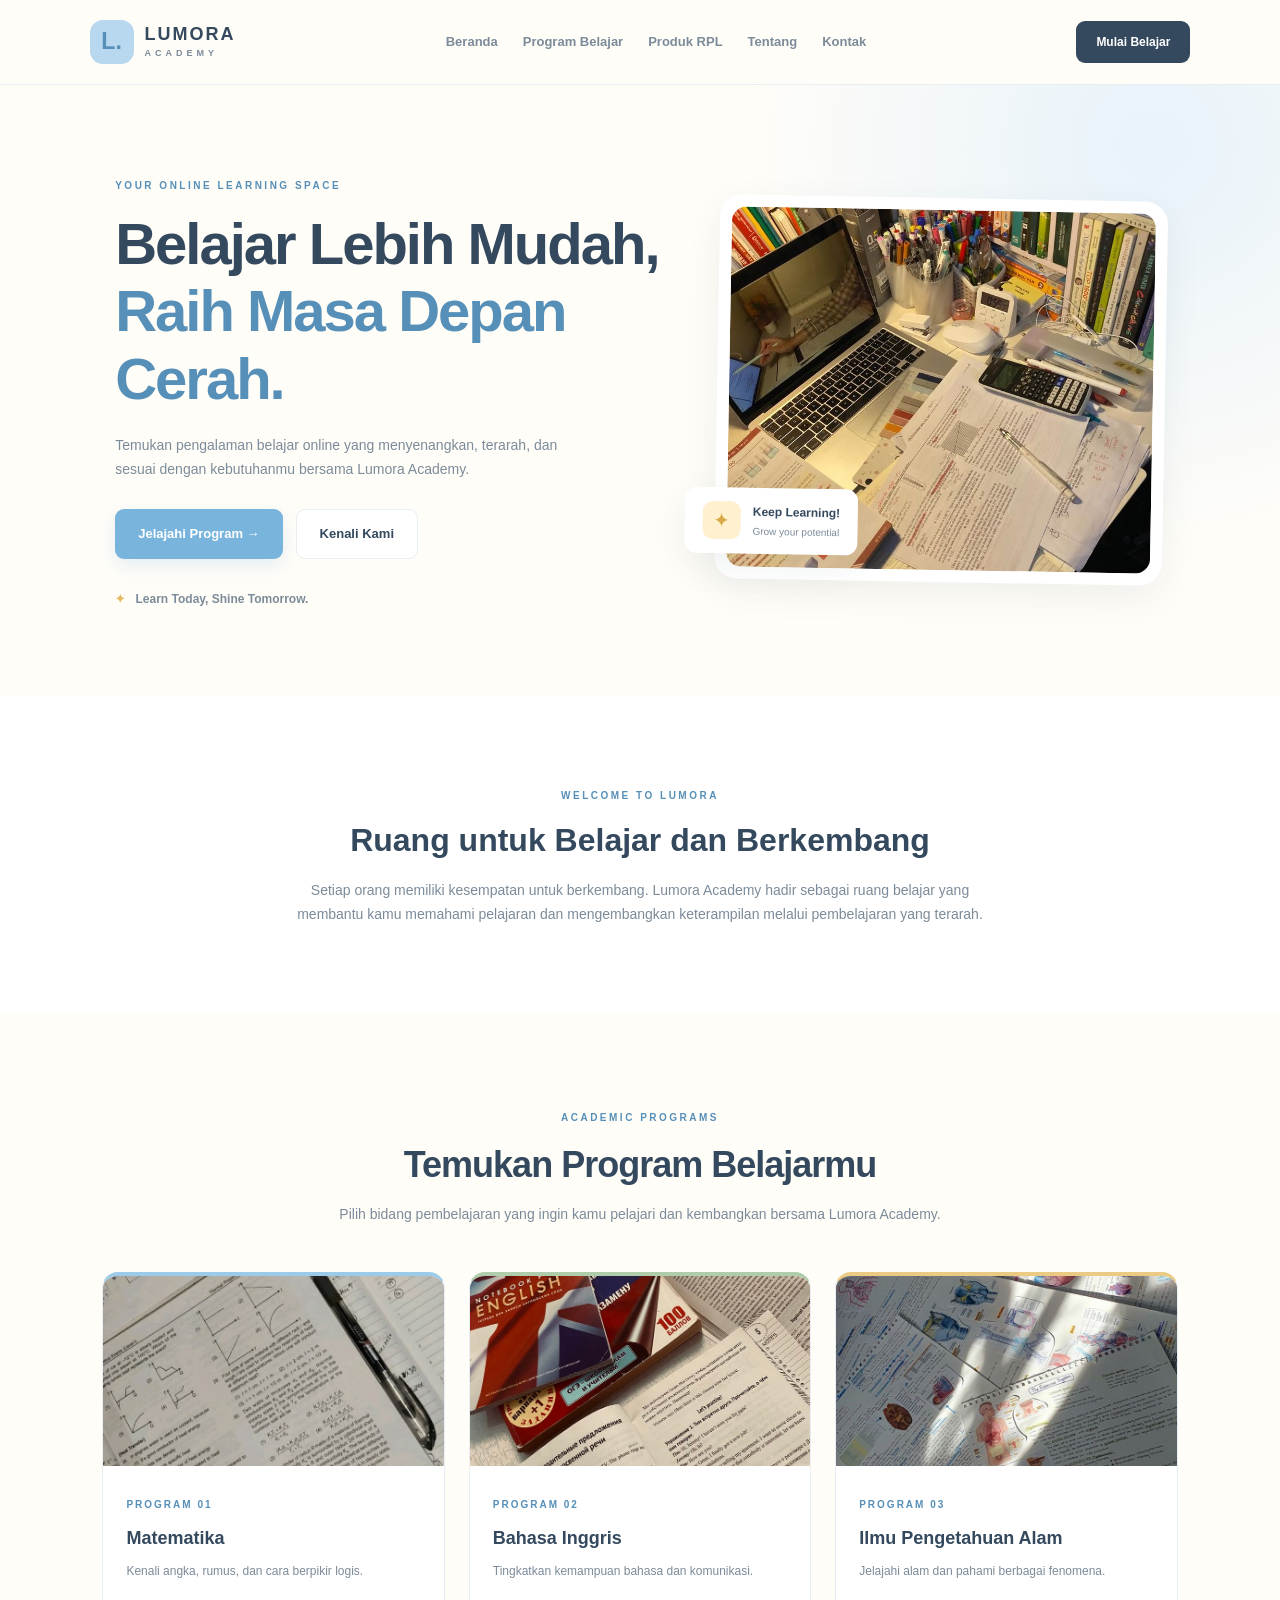
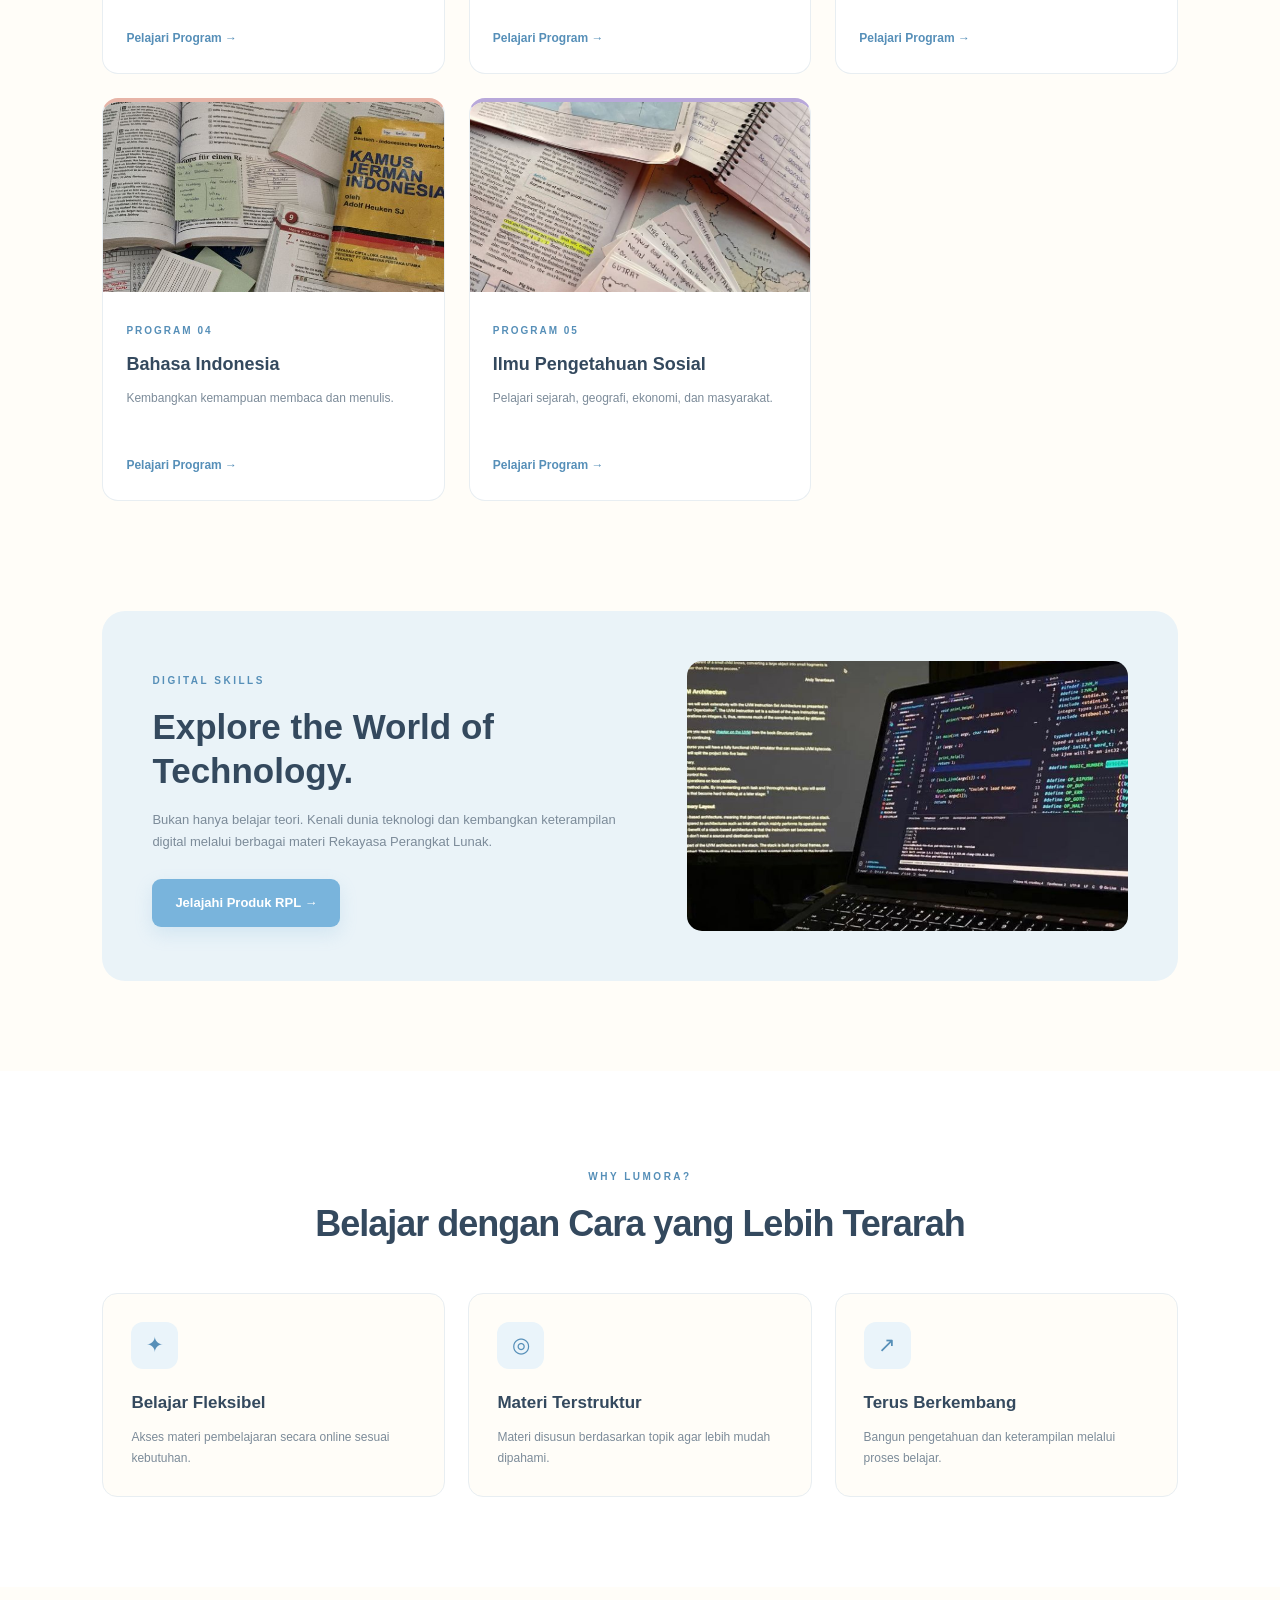
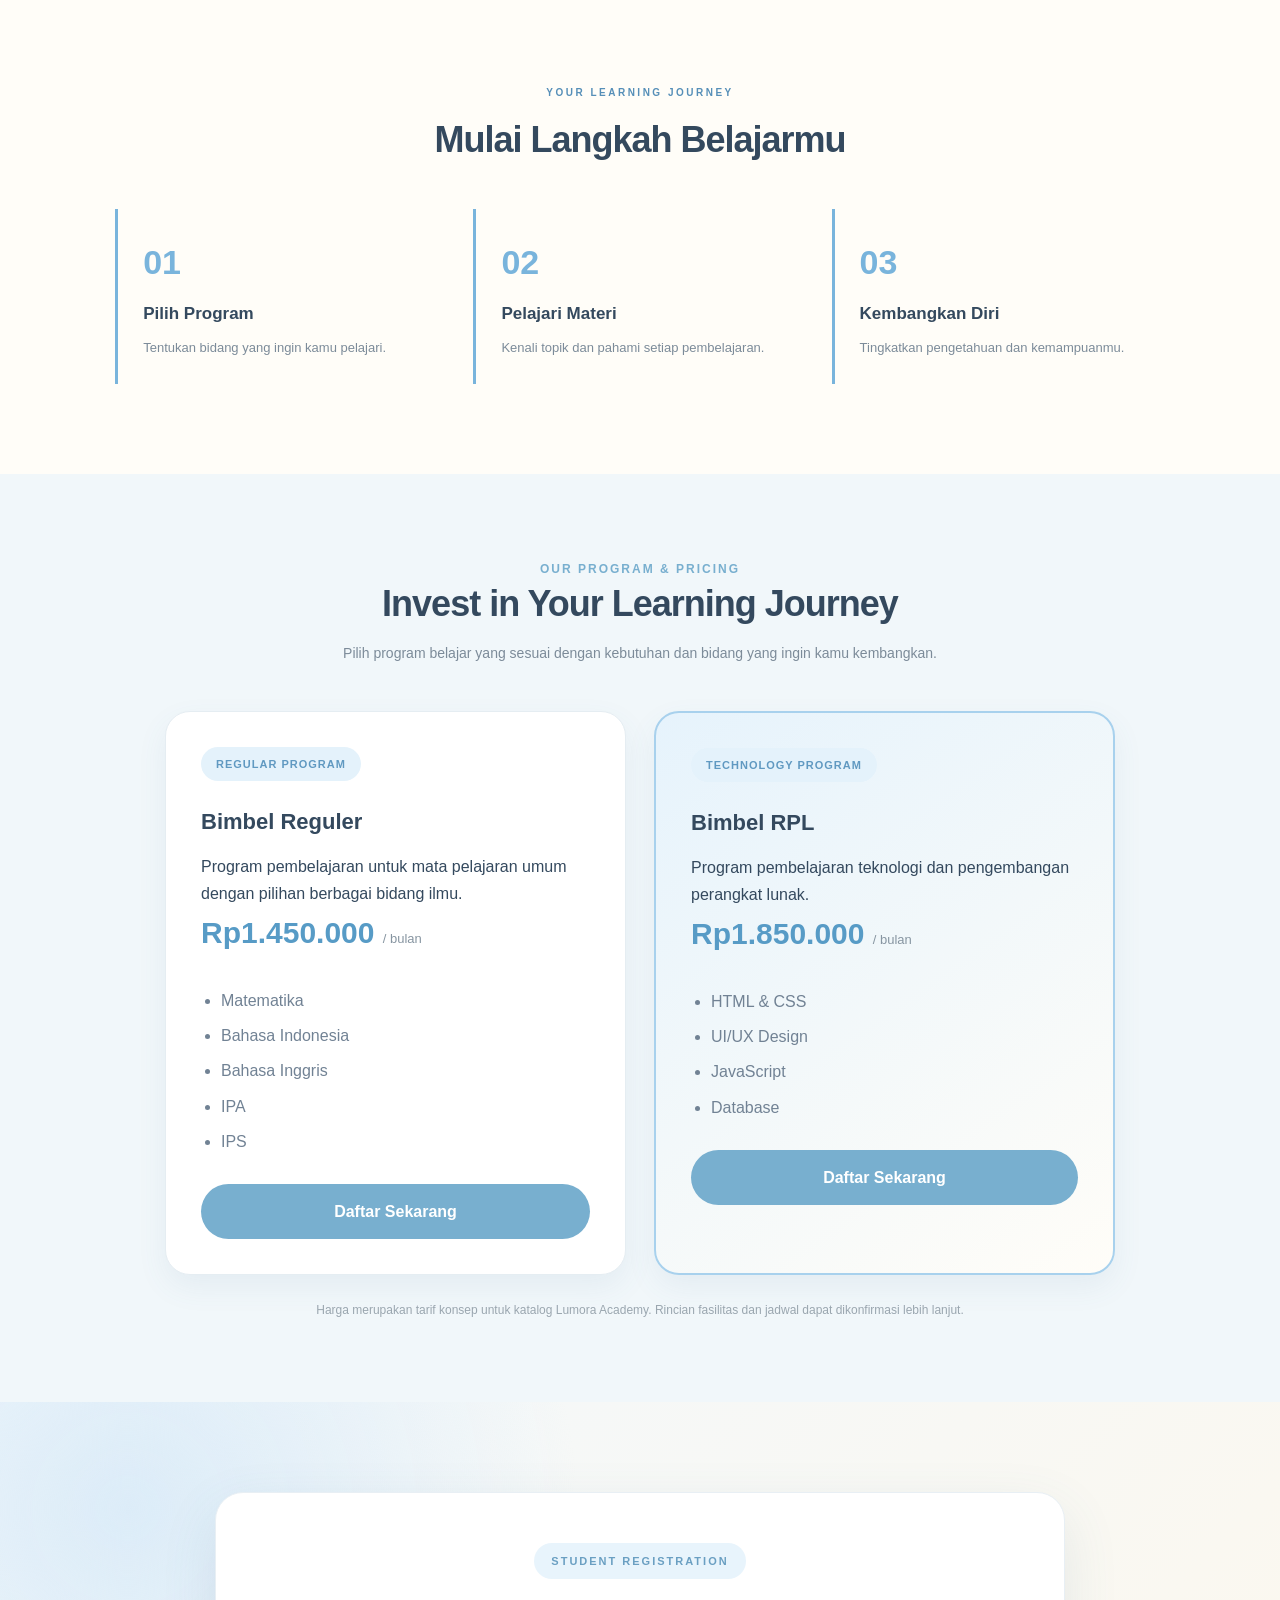
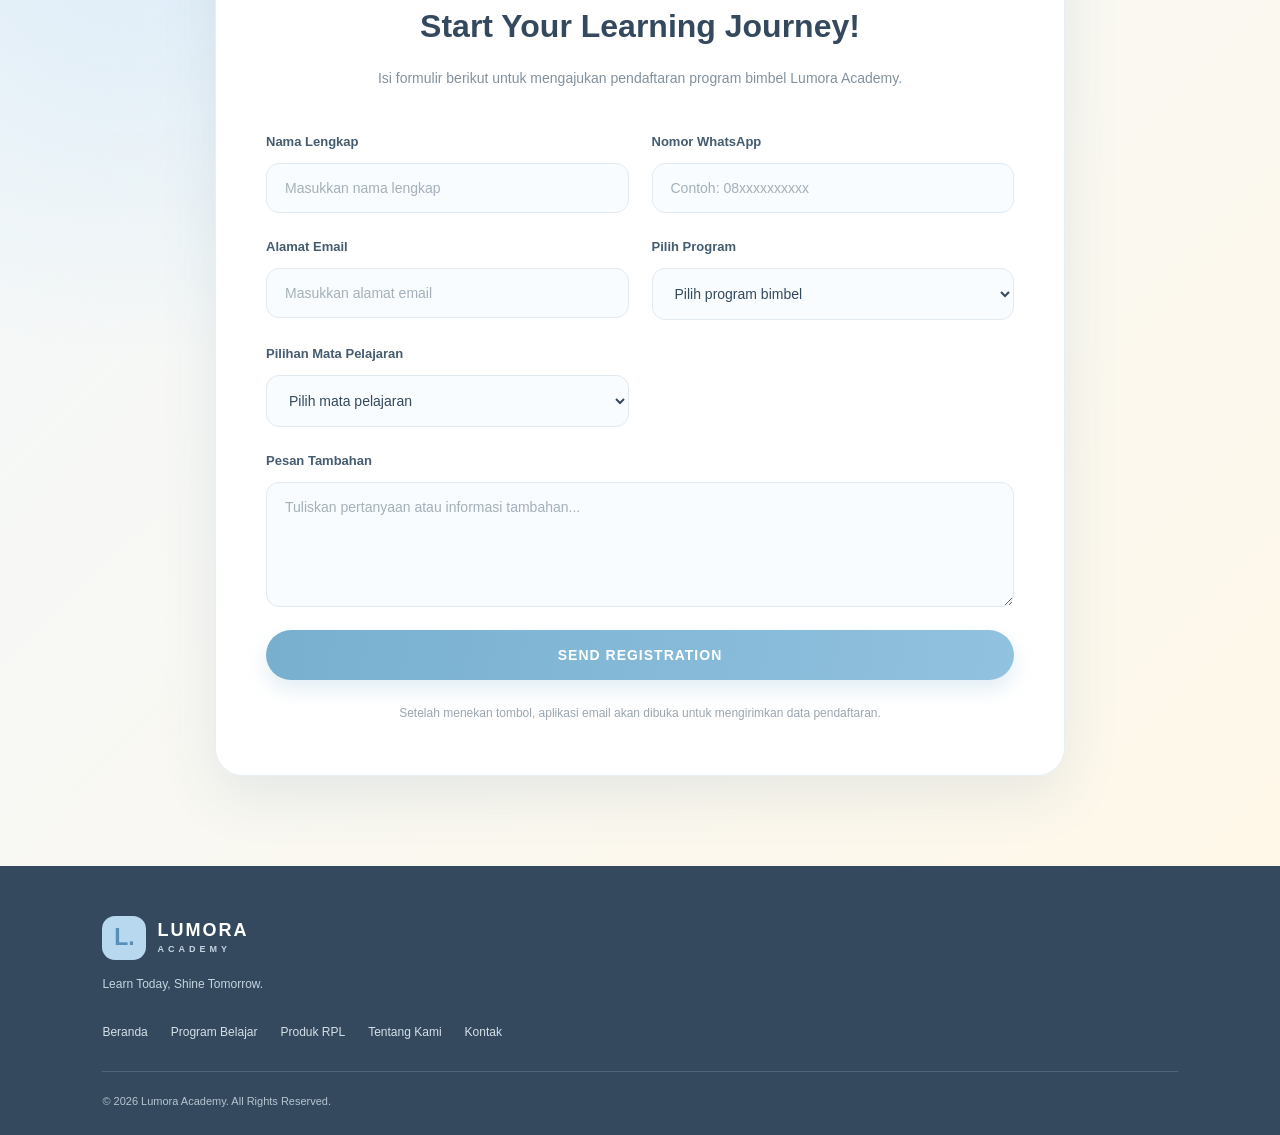
==== commit da840b45: "Add files via upload" ====
--- a/index.html
+++ b/index.html
@@ -246,6 +246,213 @@
     </section>
 
 
+<!-- =================================
+     PRICING SECTION
+================================= -->
+
+<section class="pricing-section" id="harga">
+
+    <div class="section-heading">
+        <span class="la-label">OUR PROGRAM & PRICING</span>
+
+        <h2>Invest in Your Learning Journey</h2>
+
+        <p>
+            Pilih program belajar yang sesuai dengan kebutuhan
+            dan bidang yang ingin kamu kembangkan.
+        </p>
+    </div>
+
+    <div class="pricing-grid">
+
+        <!-- REGULER -->
+        <div class="pricing-card">
+
+            <span class="pricing-label">REGULAR PROGRAM</span>
+
+            <h3>Bimbel Reguler</h3>
+
+            <p>
+                Program pembelajaran untuk mata pelajaran
+                umum dengan pilihan berbagai bidang ilmu.
+            </p>
+
+            <div class="pricing-price">
+                Rp1.450.000
+                <span>/ bulan</span>
+            </div>
+
+            <ul>
+                <li>Matematika</li>
+                <li>Bahasa Indonesia</li>
+                <li>Bahasa Inggris</li>
+                <li>IPA</li>
+                <li>IPS</li>
+            </ul>
+
+            <a href="#daftar">Daftar Sekarang</a>
+
+        </div>
+
+
+        <!-- RPL -->
+        <div class="pricing-card featured">
+
+            <span class="pricing-label">TECHNOLOGY PROGRAM</span>
+
+            <h3>Bimbel RPL</h3>
+
+            <p>
+                Program pembelajaran teknologi dan
+                pengembangan perangkat lunak.
+            </p>
+
+            <div class="pricing-price">
+                Rp1.850.000
+                <span>/ bulan</span>
+            </div>
+
+            <ul>
+                <li>HTML & CSS</li>
+                <li>UI/UX Design</li>
+                <li>JavaScript</li>
+                <li>Database</li>
+            </ul>
+
+            <a href="#daftar">Daftar Sekarang</a>
+
+        </div>
+
+    </div>
+
+    <p class="la-register-note" style="margin-top:25px;">
+        Harga merupakan tarif konsep untuk katalog Lumora Academy.
+        Rincian fasilitas dan jadwal dapat dikonfirmasi lebih lanjut.
+    </p>
+
+</section>
+
+
+<!-- =================================
+     REGISTRATION SECTION
+================================= -->
+
+<section class="la-register-section" id="daftar">
+
+    <div class="la-register-container">
+
+        <div class="la-register-heading">
+            <span class="la-label">STUDENT REGISTRATION</span>
+
+            <h2>Start Your Learning Journey!</h2>
+
+            <p>
+                Isi formulir berikut untuk mengajukan pendaftaran
+                program bimbel Lumora Academy.
+            </p>
+        </div>
+
+
+        <form
+            class="la-register-form"
+            action="mailto:amalianurzizah03@gmail.com"
+            method="post"
+            enctype="text/plain">
+
+            <div class="la-form-group">
+                <label for="nama">Nama Lengkap</label>
+
+                <input
+                    type="text"
+                    id="nama"
+                    name="Nama Lengkap"
+                    placeholder="Masukkan nama lengkap"
+                    required>
+            </div>
+
+
+            <div class="la-form-group">
+                <label for="whatsapp">Nomor WhatsApp</label>
+
+                <input
+                    type="tel"
+                    id="whatsapp"
+                    name="Nomor WhatsApp"
+                    placeholder="Contoh: 08xxxxxxxxxx"
+                    required>
+            </div>
+
+
+            <div class="la-form-group">
+                <label for="email">Alamat Email</label>
+
+                <input
+                    type="email"
+                    id="email"
+                    name="Email"
+                    placeholder="Masukkan alamat email"
+                    required>
+            </div>
+
+
+            <div class="la-form-group">
+                <label for="program">Pilih Program</label>
+
+                <select id="program" name="Program" required>
+                    <option value="">Pilih program bimbel</option>
+                    <option value="Bimbel Reguler">
+                        Bimbel Reguler - Rp1.450.000/bulan
+                    </option>
+                    <option value="Bimbel RPL">
+                        Bimbel RPL - Rp1.850.000/bulan
+                    </option>
+                </select>
+            </div>
+
+
+            <div class="la-form-group">
+                <label for="pelajaran">Pilihan Mata Pelajaran</label>
+
+                <select id="pelajaran" name="Mata Pelajaran" required>
+                    <option value="">Pilih mata pelajaran</option>
+                    <option>Matematika</option>
+                    <option>Bahasa Indonesia</option>
+                    <option>Bahasa Inggris</option>
+                    <option>IPA</option>
+                    <option>IPS</option>
+                    <option>HTML & CSS</option>
+                    <option>UI/UX Design</option>
+                    <option>JavaScript</option>
+                    <option>Database</option>
+                </select>
+            </div>
+
+
+            <div class="la-form-group">
+                <label for="pesan">Pesan Tambahan</label>
+
+                <textarea
+                    id="pesan"
+                    name="Pesan Tambahan"
+                    placeholder="Tuliskan pertanyaan atau informasi tambahan..."></textarea>
+            </div>
+
+
+            <button type="submit">
+                SEND REGISTRATION
+            </button>
+
+            <p class="la-register-note">
+                Setelah menekan tombol, aplikasi email akan dibuka
+                untuk mengirimkan data pendaftaran.
+            </p>
+
+        </form>
+
+    </div>
+
+</section>
+
     <!-- FOOTER -->
     </main>
     <footer class="footer">
--- a/style.css
+++ b/style.css
@@ -1762,3 +1762,368 @@
         font-size: 27px;
     }
 }
+
+/* PRICING SECTION */
+
+.pricing-section {
+    padding: 80px 8%;
+    background: #f1f7fa;
+}
+
+.pricing-grid {
+    display: grid;
+    grid-template-columns: repeat(2, 1fr);
+    gap: 28px;
+    max-width: 950px;
+    margin: 40px auto 0;
+}
+
+.pricing-card {
+    background: #fff;
+    border-radius: 25px;
+    padding: 35px;
+    border: 1px solid #e5edf2;
+    box-shadow: 0 12px 30px rgba(80,120,150,.08);
+    transition: .3s;
+}
+
+.pricing-card:hover {
+    transform: translateY(-7px);
+}
+
+.pricing-card.featured {
+    background: linear-gradient(145deg, #e6f3fc, #fffdf8);
+    border: 2px solid #a8d1ed;
+}
+
+.pricing-label {
+    display: inline-block;
+    background: #e4f2fb;
+    color: #6099c1;
+    padding: 8px 15px;
+    border-radius: 30px;
+    font-size: 11px;
+    font-weight: bold;
+    letter-spacing: 1px;
+}
+
+.pricing-card h3 {
+    color: #34495e;
+    font-size: 22px;
+    margin: 22px 0 12px;
+}
+
+.pricing-price {
+    color: #579bc6;
+    font-size: 30px;
+    font-weight: 800;
+}
+
+.pricing-price span {
+    font-size: 13px;
+    color: #8795a1;
+    font-weight: normal;
+}
+
+.pricing-card ul {
+    padding-left: 20px;
+    margin: 25px 0;
+    color: #718294;
+    line-height: 2.2;
+}
+
+.pricing-card a {
+    display: block;
+    text-align: center;
+    padding: 14px;
+    border-radius: 30px;
+    background: #78afcf;
+    color: white;
+    text-decoration: none;
+    font-weight: bold;
+}
+
+@media(max-width: 650px) {
+    .pricing-grid {
+        grid-template-columns: 1fr;
+    }
+
+    .pricing-card {
+        padding: 27px;
+    }
+}
+
+/* PRICING SECTION */
+
+.pricing-section {
+    padding: 80px 8%;
+    background: #f1f7fa;
+}
+
+.pricing-grid {
+    display: grid;
+    grid-template-columns: repeat(2, 1fr);
+    gap: 28px;
+    max-width: 950px;
+    margin: 40px auto 0;
+}
+
+.pricing-card {
+    background: #fff;
+    border-radius: 25px;
+    padding: 35px;
+    border: 1px solid #e5edf2;
+    box-shadow: 0 12px 30px rgba(80,120,150,.08);
+    transition: .3s;
+}
+
+.pricing-card:hover {
+    transform: translateY(-7px);
+}
+
+.pricing-card.featured {
+    background: linear-gradient(145deg, #e6f3fc, #fffdf8);
+    border: 2px solid #a8d1ed;
+}
+
+.pricing-label {
+    display: inline-block;
+    background: #e4f2fb;
+    color: #6099c1;
+    padding: 8px 15px;
+    border-radius: 30px;
+    font-size: 11px;
+    font-weight: bold;
+    letter-spacing: 1px;
+}
+
+.pricing-card h3 {
+    color: #34495e;
+    font-size: 22px;
+    margin: 22px 0 12px;
+}
+
+.pricing-price {
+    color: #579bc6;
+    font-size: 30px;
+    font-weight: 800;
+}
+
+.pricing-price span {
+    font-size: 13px;
+    color: #8795a1;
+    font-weight: normal;
+}
+
+.pricing-card ul {
+    padding-left: 20px;
+    margin: 25px 0;
+    color: #718294;
+    line-height: 2.2;
+}
+
+.pricing-card a {
+    display: block;
+    text-align: center;
+    padding: 14px;
+    border-radius: 30px;
+    background: #78afcf;
+    color: white;
+    text-decoration: none;
+    font-weight: bold;
+}
+
+@media(max-width: 650px) {
+    .pricing-grid {
+        grid-template-columns: 1fr;
+    }
+
+    .pricing-card {
+        padding: 27px;
+    }
+}
+
+/* =========================================
+   LUMORA ACADEMY
+   PREMIUM REGISTRATION FORM
+========================================= */
+
+.la-register-section {
+    position: relative;
+    padding: 90px 7%;
+    background:
+        radial-gradient(circle at 10% 10%, #dcecf8 0, transparent 30%),
+        linear-gradient(135deg, #f3f8fc, #fff8e9);
+}
+
+.la-register-container {
+    max-width: 850px;
+    margin: auto;
+    padding: 50px;
+    background: #ffffff;
+    border-radius: 28px;
+    border: 1px solid #e8eff4;
+    box-shadow: 0 20px 55px rgba(75, 116, 145, 0.12);
+}
+
+/* HEADER */
+
+.la-register-heading {
+    text-align: center;
+    margin-bottom: 40px;
+}
+
+.la-register-heading .la-label {
+    display: inline-block;
+    padding: 9px 17px;
+    border-radius: 30px;
+    background: #e8f4fc;
+    color: #6a9fc2;
+    font-size: 11px;
+    font-weight: 800;
+    letter-spacing: 2px;
+}
+
+.la-register-heading h2 {
+    color: #34495e;
+    font-size: 32px;
+    margin: 20px 0 12px;
+}
+
+.la-register-heading p {
+    max-width: 550px;
+    margin: auto;
+    color: #82919e;
+    font-size: 14px;
+    line-height: 1.8;
+}
+
+/* FORM LAYOUT */
+
+.la-register-form {
+    display: grid;
+    grid-template-columns: 1fr 1fr;
+    gap: 23px;
+}
+
+.la-form-group {
+    display: flex;
+    flex-direction: column;
+    gap: 10px;
+}
+
+.la-form-group label {
+    color: #455c70;
+    font-size: 13px;
+    font-weight: 700;
+}
+
+/* INPUT */
+
+.la-form-group input,
+.la-form-group select,
+.la-form-group textarea {
+    width: 100%;
+    box-sizing: border-box;
+    padding: 16px 18px;
+    border: 1px solid #e1eaf0;
+    border-radius: 13px;
+    background: #f9fcfe;
+    color: #34495e;
+    font-family: inherit;
+    font-size: 14px;
+    outline: none;
+    transition: all .25s ease;
+}
+
+.la-form-group input::placeholder,
+.la-form-group textarea::placeholder {
+    color: #a4b0ba;
+}
+
+.la-form-group input:focus,
+.la-form-group select:focus,
+.la-form-group textarea:focus {
+    border-color: #78afcf;
+    background: #ffffff;
+    box-shadow: 0 0 0 4px rgba(120, 175, 207, .13);
+}
+
+.la-form-group select {
+    cursor: pointer;
+}
+
+.la-form-group textarea {
+    min-height: 125px;
+    resize: vertical;
+}
+
+/* FULL WIDTH FIELDS */
+
+.la-form-group:last-of-type {
+    grid-column: 1 / -1;
+}
+
+/* BUTTON */
+
+.la-register-form button {
+    grid-column: 1 / -1;
+    width: 100%;
+    border: none;
+    border-radius: 30px;
+    padding: 17px;
+    background: linear-gradient(100deg, #78afcf, #91c2df);
+    color: #ffffff;
+    font-size: 14px;
+    font-weight: 800;
+    letter-spacing: 1px;
+    cursor: pointer;
+    box-shadow: 0 9px 20px rgba(120, 175, 207, .22);
+    transition: all .3s ease;
+}
+
+.la-register-form button:hover {
+    background: linear-gradient(100deg, #609cc2, #78afcf);
+    transform: translateY(-3px);
+    box-shadow: 0 13px 25px rgba(120, 175, 207, .3);
+}
+
+/* NOTE */
+
+.la-register-note {
+    grid-column: 1 / -1;
+    text-align: center;
+    color: #9aa6af;
+    font-size: 12px;
+    line-height: 1.8;
+}
+
+/* RESPONSIVE */
+
+@media (max-width: 650px) {
+
+    .la-register-section {
+        padding: 55px 5%;
+    }
+
+    .la-register-container {
+        padding: 28px 20px;
+        border-radius: 22px;
+    }
+
+    .la-register-heading h2 {
+        font-size: 25px;
+    }
+
+    .la-register-form {
+        grid-template-columns: 1fr;
+        gap: 19px;
+    }
+
+    .la-form-group:last-of-type,
+    .la-register-form button,
+    .la-register-note {
+        grid-column: 1;
+    }
+}
+
